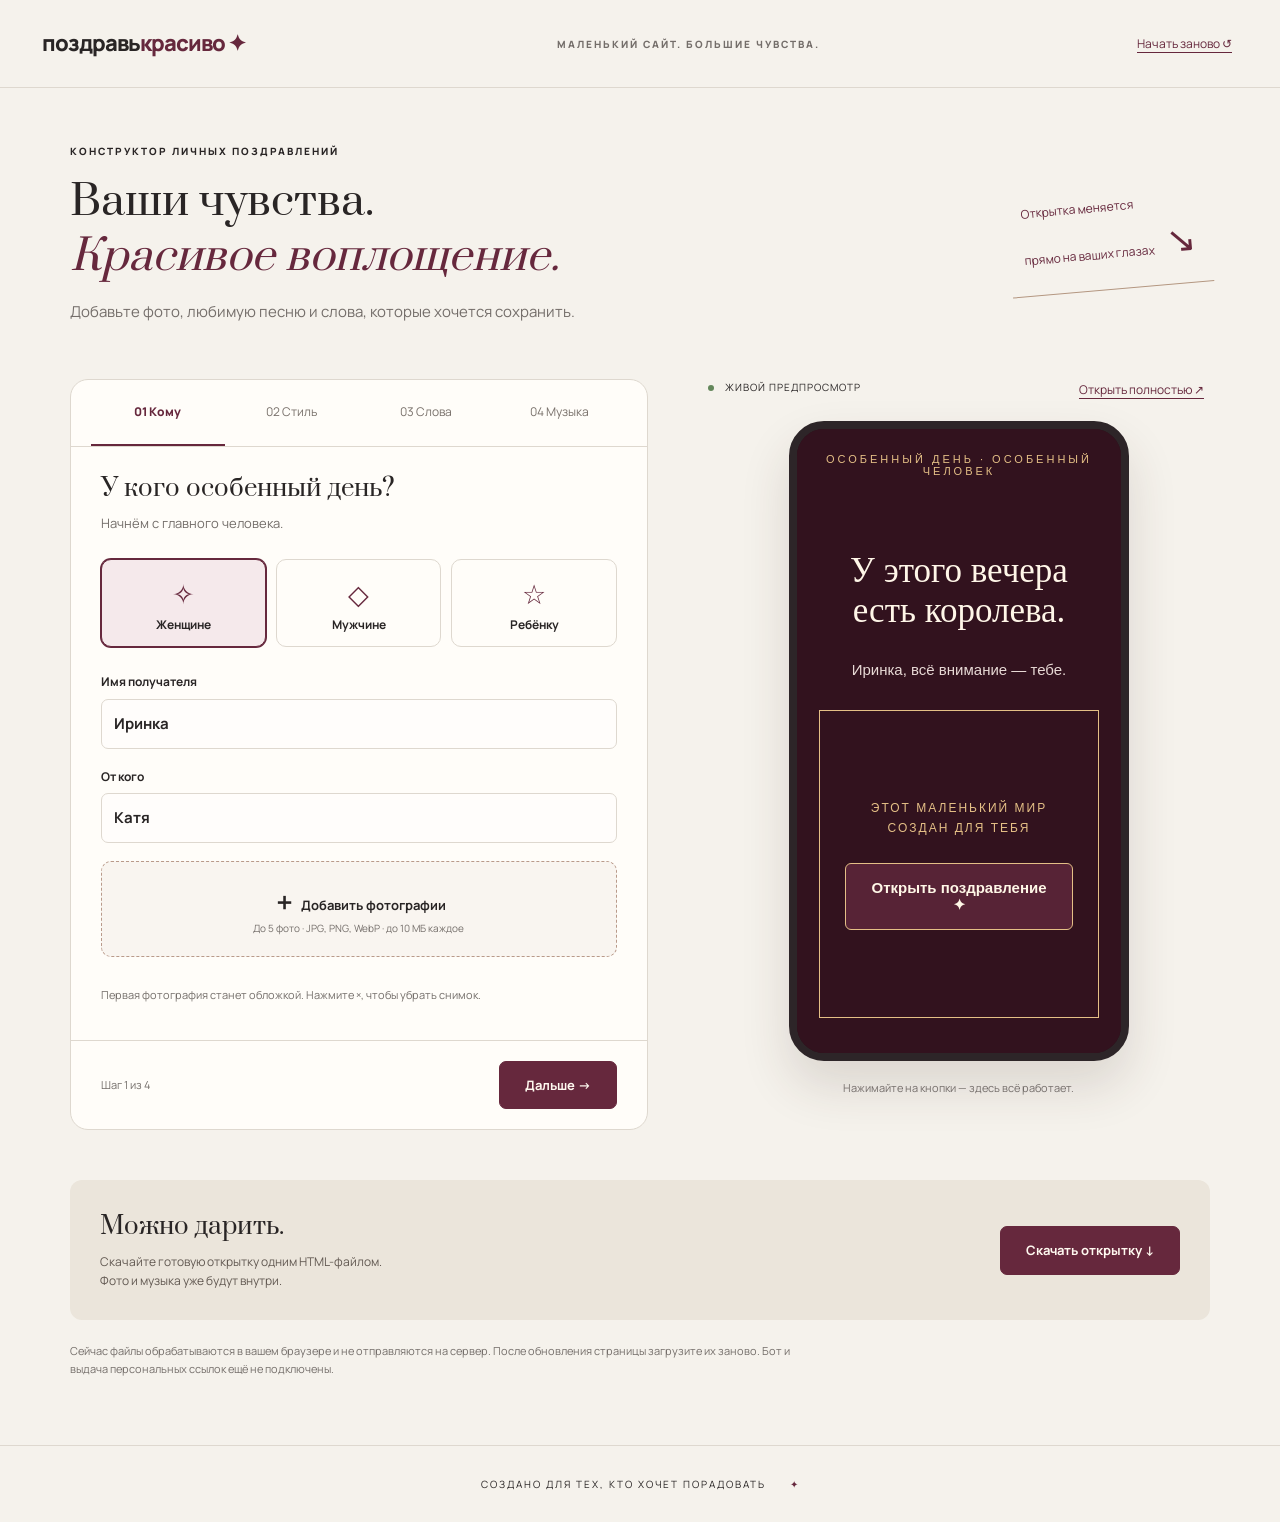
==== constructor/index.html @ e89974c1 "Add standalone greeting constructor under /constructor" ====
<!doctype html><html lang="ru"><head><meta charset="UTF-8"><meta name="viewport" content="width=device-width,initial-scale=1"><meta name="theme-color" content="#f5f2ec"><title>Поздравь красиво — ваша личная открытка</title><link rel="stylesheet" href="style.css"></head><body><header><a class="brand" href="./">поздравь<span>красиво ✦</span></a><span class="edition">МАЛЕНЬКИЙ САЙТ. БОЛЬШИЕ ЧУВСТВА.</span><button id="reset" class="quiet">Начать заново ↺</button></header><main><div class="heading"><div><p class="eyebrow">КОНСТРУКТОР ЛИЧНЫХ ПОЗДРАВЛЕНИЙ</p><h1>Ваши чувства.<br><em>Красивое воплощение.</em></h1><p class="intro">Добавьте фото, любимую песню и слова, которые хочется сохранить.</p></div><div class="note">Открытка меняется<br>прямо на ваших глазах <span>↘</span></div></div><div class="workspace"><section class="editor"><nav aria-label="Этапы"><button class="tab active" data-step="0">01 Кому</button><button class="tab" data-step="1">02 Стиль</button><button class="tab" data-step="2">03 Слова</button><button class="tab" data-step="3">04 Музыка</button></nav><div class="panel" data-panel="0"><h2>У кого особенный день?</h2><p class="muted">Начнём с главного человека.</p><div class="recipients"><button class="recipient active" data-kind="woman">✧<b>Женщине</b></button><button class="recipient" data-kind="man">◇<b>Мужчине</b></button><button class="recipient" data-kind="child">☆<b>Ребёнку</b></button></div><label>Имя получателя<input id="name" maxlength="40" placeholder="Например, Иринка" value="Иринка"></label><label id="ageLabel" hidden>Сколько исполняется лет?<input id="age" type="number" min="1" max="120" placeholder="Например, 7"></label><label>От кого<input id="sender" maxlength="60" placeholder="Ваше имя" value="Катя"></label><label class="upload">＋ <strong>Добавить фотографии</strong><span>До 5 фото · JPG, PNG, WebP · до 10 МБ каждое</span><input id="photos" type="file" accept="image/jpeg,image/png,image/webp" multiple></label><div id="thumbs" class="thumbs"></div><p class="small">Первая фотография станет обложкой. Нажмите ×, чтобы убрать снимок.</p></div><div class="panel" data-panel="1" hidden><h2>Какое настроение?</h2><p class="muted">Три палитры, один особенный человек.</p><div class="palettes"><button data-theme="wine" class="palette active"><i style="background:#571d31"></i><b>Бургундия</b><span>Бархат, золото, характер</span></button><button data-theme="night" class="palette"><i style="background:#193d50"></i><b>Полночь</b><span>Глубокий синий и серебро</span></button><button data-theme="party" class="palette"><i style="background:#6143ad"></i><b>Праздник</b><span>Сирень, солнце, конфетти</span></button></div><label class="toggle"><input id="flashes" type="checkbox" checked> Вспышки камер при открытии</label><label class="toggle"><input id="confettiToggle" type="checkbox" checked> Конфетти и праздничная свеча</label><p class="small">Открытка подстраивается под экран телефона и компьютера.</p></div><div class="panel" data-panel="2" hidden><h2>Самое важное — ваши слова</h2><label>Поздравление<select id="preset"><option value="warm">Тёплое и душевное</option><option value="bold">С характером</option><option value="short">Коротко и от сердца</option><option value="own">Напишу своё</option></select></label><label>Текст поздравления<textarea id="message" rows="8" maxlength="4000"></textarea></label><p class="small">Текст можно менять в любом варианте.</p></div><div class="panel" data-panel="3" hidden><h2>Та самая песня</h2><p class="muted">Загрузите свою музыку. Она заиграет после нажатия «Открыть поздравление».</p><label class="upload">♫ <strong>Выбрать аудиофайл</strong><span>MP3, M4A, WAV, OGG · до 20 МБ</span><input id="music" type="file" accept="audio/*,.mp3,.m4a,.wav,.ogg"></label><div id="audioSettings" hidden><p id="audioName"></p><audio id="audioCheck" controls preload="metadata"></audio><label>Начать с секунды<input id="start" type="number" min="0" step="1" value="0"></label><p class="small">Например, 42 — чтобы начать с припева.</p><label class="toggle"><input id="fade" type="checkbox" checked> Плавное нарастание громкости</label><button id="listen" class="quiet">Послушать с выбранного момента ▶</button><button id="removeMusic" class="quiet">Убрать музыку ×</button></div><p class="small">Выбирайте файл, который можете использовать. Громкость на iPhone может регулироваться только кнопками телефона.</p></div><div class="editor-footer"><span id="stepText">Шаг 1 из 4</span><button id="next" class="primary">Дальше →</button></div><p id="status" role="status" aria-live="polite"></p></section><section class="preview-area"><div class="preview-label"><span><i></i> ЖИВОЙ ПРЕДПРОСМОТР</span><button id="preview" class="quiet">Открыть полностью ↗</button></div><div class="phone"><iframe id="frame" title="Предпросмотр поздравления" sandbox="allow-scripts allow-same-origin"></iframe></div><p class="preview-caption">Нажимайте на кнопки — здесь всё работает.</p></section></div><section class="finish"><div><h2>Можно дарить.</h2><p>Скачайте готовую открытку одним HTML-файлом.<br>Фото и музыка уже будут внутри.</p></div><button id="download" class="primary">Скачать открытку ↓</button></section><p class="privacy">Сейчас файлы обрабатываются в вашем браузере и не отправляются на сервер. После обновления страницы загрузите их заново. Бот и выдача персональных ссылок ещё не подключены.</p></main><footer>СОЗДАНО ДЛЯ ТЕХ, КТО ХОЧЕТ ПОРАДОВАТЬ <span>✦</span></footer><script src="app.js"></script></body></html>
---- constructor/style.css ----
@import url('https://fonts.googleapis.com/css2?family=Manrope:wght@400;500;600;700;800&family=Prata&display=swap');
:root{--ink:#292525;--wine:#66283d;--muted:#746e6a;--line:#ded8cf}*{box-sizing:border-box}body{margin:0;color:var(--ink);background:#f5f2ec;font:15px/1.6 Manrope,Arial,sans-serif}button,input,textarea,select{font:inherit}button{cursor:pointer}button:focus-visible,a:focus-visible,input:focus-visible,select:focus-visible,textarea:focus-visible{outline:3px solid #a9743f;outline-offset:3px}header{max-width:1280px;margin:auto;padding:26px 42px;border-bottom:1px solid var(--line);display:flex;align-items:center;justify-content:space-between;gap:20px}.brand{text-decoration:none;font-size:22px;letter-spacing:-1px;color:var(--ink);font-weight:800}.brand span{color:var(--wine)}.edition,.eyebrow{font-size:10px;letter-spacing:2px;font-weight:800}.edition{color:var(--muted)}main{max-width:1200px;margin:auto;padding:45px 30px}.heading{display:flex;justify-content:space-between;align-items:center;margin-bottom:40px}h1{font:42px/1.3 Prata,Georgia,serif;margin:16px 0}h1 em{font-weight:400;color:var(--wine)}.intro,.muted{color:var(--muted)}.note{font-size:12px;transform:rotate(-5deg);color:var(--wine);border-bottom:1px solid #b49781;padding:15px}.note span{font-size:36px;margin-left:10px}.workspace{display:grid;grid-template-columns:1.15fr 1fr;gap:60px;align-items:start}.editor{background:#fffdf9;border:1px solid var(--line);border-radius:18px;overflow:hidden}nav{display:flex;border-bottom:1px solid var(--line);padding:0 20px}.tab{background:none;border:0;color:#79716b;padding:22px 10px;flex:1;font-size:12px;border-bottom:2px solid transparent}.tab.active{color:var(--wine);font-weight:800;border-color:var(--wine)}.panel{padding:25px 30px;min-height:440px}h2{font:24px/1.4 Prata,Georgia,serif;margin:0 0 8px}.muted{font-size:13px;margin-top:0}.recipients{display:flex;gap:10px;margin:25px 0}.recipient{flex:1;border:1px solid var(--line);border-radius:10px;background:transparent;font-size:27px;padding:12px;color:var(--wine)}.recipient b{display:block;font-size:12px;color:var(--ink)}.recipient.active{border-color:var(--wine);background:#f5e9eb;box-shadow:0 0 0 1px var(--wine)}label{display:block;font-size:12px;font-weight:700;margin:18px 0}input:not([type=checkbox]):not([type=file]),textarea,select{display:block;width:100%;padding:12px;border:1px solid var(--line);border-radius:7px;background:#fffdfb;margin-top:7px;color:var(--ink);font-size:15px}textarea{resize:vertical}.upload{border:1px dashed #b99a8a;border-radius:10px;text-align:center;padding:20px;background:#f9f5f0;cursor:pointer;font-size:24px;position:relative}.upload strong{font-size:13px}.upload span{display:block;font-size:10px;color:var(--muted);font-weight:400}.upload input{position:absolute;inset:0;opacity:0;width:100%;cursor:pointer}.thumbs{display:flex;gap:8px;flex-wrap:wrap}.thumb{position:relative}.thumb img{width:60px;height:70px;object-fit:cover;border-radius:6px}.thumb button{position:absolute;right:-3px;top:-8px;border:0;border-radius:50%;background:var(--wine);color:white;width:23px;height:23px}.small{font-size:11px;color:var(--muted)}.editor-footer{border-top:1px solid var(--line);padding:20px 30px;display:flex;align-items:center;justify-content:space-between}.editor-footer span{font-size:11px;color:var(--muted)}.primary{background:var(--wine);color:#fff9f0;border:1px solid var(--wine);border-radius:7px;padding:13px 25px;font-size:13px;font-weight:700}.primary:hover{background:#822d49}.quiet{border:0;background:transparent;color:var(--wine);font-size:12px;text-decoration:underline;text-underline-offset:4px}.preview-label{display:flex;justify-content:space-between;margin:0 0 20px;gap:8px;font-size:10px;letter-spacing:1px}.preview-label i{display:inline-block;width:6px;height:6px;background:#63875b;border-radius:50%;margin-right:8px}.phone{height:640px;width:340px;max-width:100%;margin:auto;background:#20181b;border:8px solid #2d2528;border-radius:35px;box-shadow:0 25px 50px #402d2524;overflow:hidden}.phone iframe{width:100%;height:100%;border:0;background:#32121d}.preview-caption{text-align:center;font-size:11px;color:var(--muted);margin-top:18px}.palettes{display:grid;gap:10px;margin:24px 0}.palette{border:1px solid var(--line);border-radius:8px;background:transparent;display:grid;grid-template-columns:35px 1fr;text-align:left;padding:15px;column-gap:12px;align-items:center}.palette i{width:32px;height:32px;border-radius:50%;grid-row:span 2}.palette b{font-size:13px}.palette span{font-size:11px;color:var(--muted)}.palette.active{border-color:var(--wine);background:#f7edef}.toggle{display:flex;align-items:center;gap:10px;font-weight:500;font-size:13px}.toggle input{accent-color:var(--wine);width:17px;height:17px}audio{width:100%}#status{font-size:12px;color:var(--wine);padding:0 30px}#status:empty{display:none}.finish{display:flex;align-items:center;justify-content:space-between;gap:20px;background:#ebe5db;border-radius:12px;padding:30px;margin-top:50px}.finish p{font-size:12px;color:#625952;margin:7px 0 0}.privacy{max-width:750px;font-size:11px;color:var(--muted);margin:22px 0}footer{text-align:center;padding:30px;font-size:10px;letter-spacing:2px;border-top:1px solid var(--line)}footer span{color:var(--wine);margin-left:20px}[hidden]{display:none!important}@media(max-width:800px){header{padding:18px 20px}.edition{display:none}main{padding:25px 18px}.heading{margin-bottom:25px}h1{font-size:30px}.note{display:none}.workspace{grid-template-columns:1fr;gap:30px}.preview-area{order:2}.panel{padding:22px;min-height:350px}nav{padding:0 8px}.tab{padding:18px 3px}.finish{padding:24px;align-items:stretch;flex-direction:column}.phone{height:580px}.intro{font-size:13px}h2{font-size:21px}}
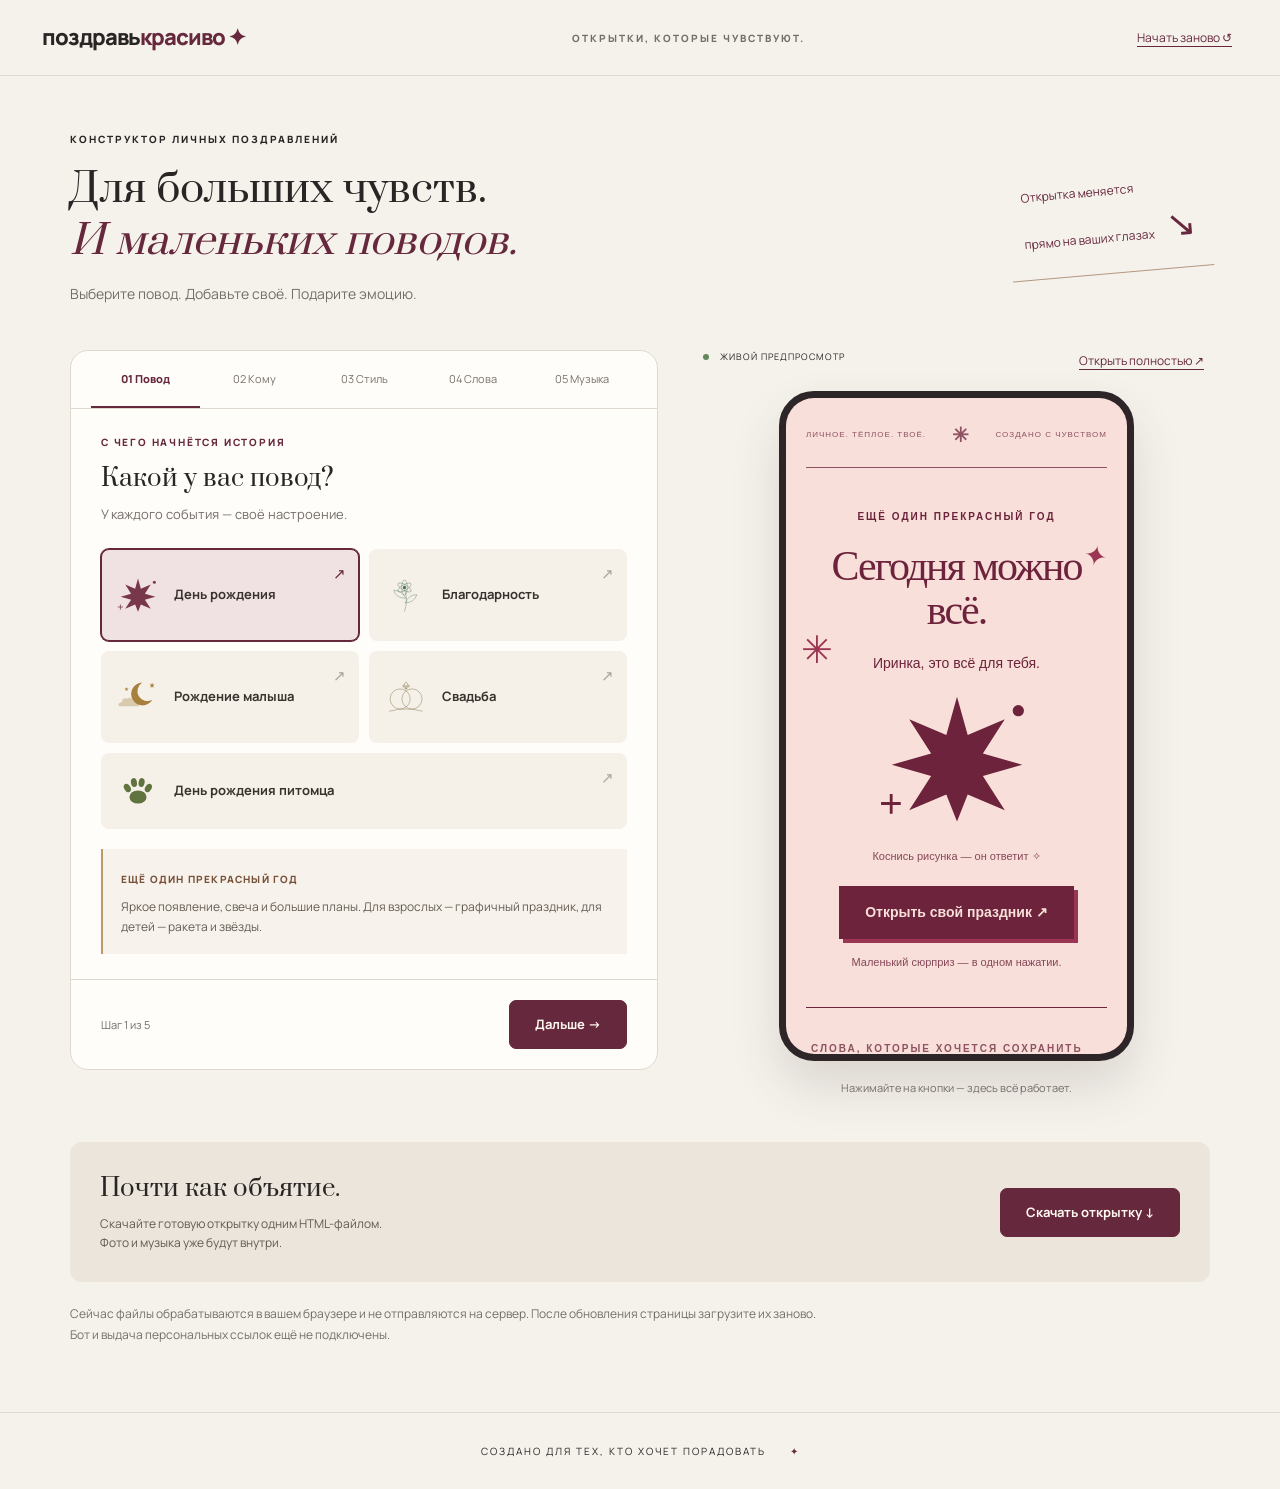
==== commit f93fe18b: "Add five occasions with distinct palettes, artwork and interactive surprises" ====
--- a/constructor/index.html
+++ b/constructor/index.html
@@ -1 +1 @@
-<!doctype html><html lang="ru"><head><meta charset="UTF-8"><meta name="viewport" content="width=device-width,initial-scale=1"><meta name="theme-color" content="#f5f2ec"><title>Поздравь красиво — ваша личная открытка</title><link rel="stylesheet" href="style.css"></head><body><header><a class="brand" href="./">поздравь<span>красиво ✦</span></a><span class="edition">МАЛЕНЬКИЙ САЙТ. БОЛЬШИЕ ЧУВСТВА.</span><button id="reset" class="quiet">Начать заново ↺</button></header><main><div class="heading"><div><p class="eyebrow">КОНСТРУКТОР ЛИЧНЫХ ПОЗДРАВЛЕНИЙ</p><h1>Ваши чувства.<br><em>Красивое воплощение.</em></h1><p class="intro">Добавьте фото, любимую песню и слова, которые хочется сохранить.</p></div><div class="note">Открытка меняется<br>прямо на ваших глазах <span>↘</span></div></div><div class="workspace"><section class="editor"><nav aria-label="Этапы"><button class="tab active" data-step="0">01 Кому</button><button class="tab" data-step="1">02 Стиль</button><button class="tab" data-step="2">03 Слова</button><button class="tab" data-step="3">04 Музыка</button></nav><div class="panel" data-panel="0"><h2>У кого особенный день?</h2><p class="muted">Начнём с главного человека.</p><div class="recipients"><button class="recipient active" data-kind="woman">✧<b>Женщине</b></button><button class="recipient" data-kind="man">◇<b>Мужчине</b></button><button class="recipient" data-kind="child">☆<b>Ребёнку</b></button></div><label>Имя получателя<input id="name" maxlength="40" placeholder="Например, Иринка" value="Иринка"></label><label id="ageLabel" hidden>Сколько исполняется лет?<input id="age" type="number" min="1" max="120" placeholder="Например, 7"></label><label>От кого<input id="sender" maxlength="60" placeholder="Ваше имя" value="Катя"></label><label class="upload">＋ <strong>Добавить фотографии</strong><span>До 5 фото · JPG, PNG, WebP · до 10 МБ каждое</span><input id="photos" type="file" accept="image/jpeg,image/png,image/webp" multiple></label><div id="thumbs" class="thumbs"></div><p class="small">Первая фотография станет обложкой. Нажмите ×, чтобы убрать снимок.</p></div><div class="panel" data-panel="1" hidden><h2>Какое настроение?</h2><p class="muted">Три палитры, один особенный человек.</p><div class="palettes"><button data-theme="wine" class="palette active"><i style="background:#571d31"></i><b>Бургундия</b><span>Бархат, золото, характер</span></button><button data-theme="night" class="palette"><i style="background:#193d50"></i><b>Полночь</b><span>Глубокий синий и серебро</span></button><button data-theme="party" class="palette"><i style="background:#6143ad"></i><b>Праздник</b><span>Сирень, солнце, конфетти</span></button></div><label class="toggle"><input id="flashes" type="checkbox" checked> Вспышки камер при открытии</label><label class="toggle"><input id="confettiToggle" type="checkbox" checked> Конфетти и праздничная свеча</label><p class="small">Открытка подстраивается под экран телефона и компьютера.</p></div><div class="panel" data-panel="2" hidden><h2>Самое важное — ваши слова</h2><label>Поздравление<select id="preset"><option value="warm">Тёплое и душевное</option><option value="bold">С характером</option><option value="short">Коротко и от сердца</option><option value="own">Напишу своё</option></select></label><label>Текст поздравления<textarea id="message" rows="8" maxlength="4000"></textarea></label><p class="small">Текст можно менять в любом варианте.</p></div><div class="panel" data-panel="3" hidden><h2>Та самая песня</h2><p class="muted">Загрузите свою музыку. Она заиграет после нажатия «Открыть поздравление».</p><label class="upload">♫ <strong>Выбрать аудиофайл</strong><span>MP3, M4A, WAV, OGG · до 20 МБ</span><input id="music" type="file" accept="audio/*,.mp3,.m4a,.wav,.ogg"></label><div id="audioSettings" hidden><p id="audioName"></p><audio id="audioCheck" controls preload="metadata"></audio><label>Начать с секунды<input id="start" type="number" min="0" step="1" value="0"></label><p class="small">Например, 42 — чтобы начать с припева.</p><label class="toggle"><input id="fade" type="checkbox" checked> Плавное нарастание громкости</label><button id="listen" class="quiet">Послушать с выбранного момента ▶</button><button id="removeMusic" class="quiet">Убрать музыку ×</button></div><p class="small">Выбирайте файл, который можете использовать. Громкость на iPhone может регулироваться только кнопками телефона.</p></div><div class="editor-footer"><span id="stepText">Шаг 1 из 4</span><button id="next" class="primary">Дальше →</button></div><p id="status" role="status" aria-live="polite"></p></section><section class="preview-area"><div class="preview-label"><span><i></i> ЖИВОЙ ПРЕДПРОСМОТР</span><button id="preview" class="quiet">Открыть полностью ↗</button></div><div class="phone"><iframe id="frame" title="Предпросмотр поздравления" sandbox="allow-scripts allow-same-origin"></iframe></div><p class="preview-caption">Нажимайте на кнопки — здесь всё работает.</p></section></div><section class="finish"><div><h2>Можно дарить.</h2><p>Скачайте готовую открытку одним HTML-файлом.<br>Фото и музыка уже будут внутри.</p></div><button id="download" class="primary">Скачать открытку ↓</button></section><p class="privacy">Сейчас файлы обрабатываются в вашем браузере и не отправляются на сервер. После обновления страницы загрузите их заново. Бот и выдача персональных ссылок ещё не подключены.</p></main><footer>СОЗДАНО ДЛЯ ТЕХ, КТО ХОЧЕТ ПОРАДОВАТЬ <span>✦</span></footer><script src="app.js"></script></body></html>
+<!doctype html><html lang="ru"><head><meta charset="UTF-8"><meta name="viewport" content="width=device-width,initial-scale=1"><meta name="theme-color" content="#f5f2ec"><title>Поздравь красиво — ваша личная открытка</title><link rel="stylesheet" href="style.css?v=2"></head><body><header><a class="brand" href="./">поздравь<span>красиво ✦</span></a><span class="edition">ОТКРЫТКИ, КОТОРЫЕ ЧУВСТВУЮТ.</span><button id="reset" class="quiet">Начать заново ↺</button></header><main><div class="heading"><div><p class="eyebrow">КОНСТРУКТОР ЛИЧНЫХ ПОЗДРАВЛЕНИЙ</p><h1>Для больших чувств.<br><em>И маленьких поводов.</em></h1><p class="intro">Выберите повод. Добавьте своё. Подарите эмоцию.</p></div><div class="note">Открытка меняется<br>прямо на ваших глазах <span>↘</span></div></div><div class="workspace"><section class="editor"><nav aria-label="Этапы"><button class="tab active" data-step="0">01 Повод</button><button class="tab" data-step="1">02 Кому</button><button class="tab" data-step="2">03 Стиль</button><button class="tab" data-step="3">04 Слова</button><button class="tab" data-step="4">05 Музыка</button></nav><div class="panel" data-panel="0"><p class="panel-kicker">С ЧЕГО НАЧНЁТСЯ ИСТОРИЯ</p><h2>Какой у вас повод?</h2><p class="muted">У каждого события — своё настроение.</p><div id="occasions" class="occasions"></div><div class="occasion-note"><span id="occasionTag"></span><p id="occasionDescription"></p></div></div><div class="panel" data-panel="1" hidden><h2>Кому подарим эмоцию?</h2><p class="muted">Начнём с главного человека.</p><div class="recipients" id="recipients"><button class="recipient active" data-kind="woman">✧<b>Женщине</b></button><button class="recipient" data-kind="man">◇<b>Мужчине</b></button><button class="recipient" data-kind="child">☆<b>Ребёнку</b></button></div><label><span id="nameLabel">Имя получателя</span><input id="name" maxlength="40" placeholder="Например, Иринка" value="Иринка"></label><label id="ageLabel" hidden>Сколько исполняется лет?<input id="age" type="number" min="1" max="120" placeholder="Например, 7"></label><label>От кого<input id="sender" maxlength="60" placeholder="Ваше имя" value="Катя"></label><label class="upload">＋ <strong>Добавить фотографии</strong><span>До 5 фото · JPG, PNG, WebP · до 10 МБ каждое</span><input id="photos" type="file" accept="image/jpeg,image/png,image/webp" multiple></label><div id="thumbs" class="thumbs"></div><p class="small">Первая фотография станет обложкой. Нажмите ×, чтобы убрать снимок.</p></div><div class="panel" data-panel="2" hidden><h2>Какое настроение?</h2><p class="muted">Три палитры для вашего повода.</p><div class="palettes" id="palettes"></div><label class="toggle"><input id="flashes" type="checkbox" checked> Вспышки камер при открытии</label><label class="toggle"><input id="confettiToggle" type="checkbox" checked> Праздничные эффекты при нажатии</label><p class="small">Открытка подстраивается под экран телефона и компьютера.</p></div><div class="panel" data-panel="3" hidden><h2>Самое важное — ваши слова</h2><label>Поздравление<select id="preset"><option value="warm">Тёплое и душевное</option><option value="bold">С характером</option><option value="short">Коротко и от сердца</option><option value="own">Напишу своё</option></select></label><label>Текст поздравления<textarea id="message" rows="8" maxlength="4000"></textarea></label><p class="small">Текст можно менять в любом варианте.</p></div><div class="panel" data-panel="4" hidden><h2>Та самая песня</h2><p class="muted">Загрузите свою музыку. Она заиграет после нажатия «Открыть поздравление».</p><label class="upload">♫ <strong>Выбрать аудиофайл</strong><span>MP3, M4A, WAV, OGG · до 20 МБ</span><input id="music" type="file" accept="audio/*,.mp3,.m4a,.wav,.ogg"></label><div id="audioSettings" hidden><p id="audioName"></p><audio id="audioCheck" controls preload="metadata"></audio><label>Начать с секунды<input id="start" type="number" min="0" step="1" value="0"></label><p class="small">Например, 42 — чтобы начать с припева.</p><label class="toggle"><input id="fade" type="checkbox" checked> Плавное нарастание громкости</label><button id="listen" class="quiet">Послушать с выбранного момента ▶</button><button id="removeMusic" class="quiet">Убрать музыку ×</button></div><p class="small">Выбирайте файл, который можете использовать. Громкость на iPhone может регулироваться только кнопками телефона.</p></div><div class="editor-footer"><span id="stepText">Шаг 1 из 5</span><button id="next" class="primary">Дальше →</button></div><p id="status" role="status" aria-live="polite"></p></section><section class="preview-area"><div class="preview-label"><span><i></i> ЖИВОЙ ПРЕДПРОСМОТР</span><button id="preview" class="quiet">Открыть полностью ↗</button></div><div class="phone"><iframe id="frame" title="Предпросмотр поздравления" sandbox="allow-scripts allow-same-origin"></iframe></div><p class="preview-caption">Нажимайте на кнопки — здесь всё работает.</p></section></div><section class="finish"><div><h2>Почти как объятие.</h2><p>Скачайте готовую открытку одним HTML-файлом.<br>Фото и музыка уже будут внутри.</p></div><button id="download" class="primary">Скачать открытку ↓</button></section><p class="privacy">Сейчас файлы обрабатываются в вашем браузере и не отправляются на сервер. После обновления страницы загрузите их заново. Бот и выдача персональных ссылок ещё не подключены.</p></main><footer>СОЗДАНО ДЛЯ ТЕХ, КТО ХОЧЕТ ПОРАДОВАТЬ <span>✦</span></footer><script src="app.js?v=2"></script></body></html>
--- a/constructor/style.css
+++ b/constructor/style.css
@@ -1,2 +1,5 @@
 @import url('https://fonts.googleapis.com/css2?family=Manrope:wght@400;500;600;700;800&family=Prata&display=swap');
 :root{--ink:#292525;--wine:#66283d;--muted:#746e6a;--line:#ded8cf}*{box-sizing:border-box}body{margin:0;color:var(--ink);background:#f5f2ec;font:15px/1.6 Manrope,Arial,sans-serif}button,input,textarea,select{font:inherit}button{cursor:pointer}button:focus-visible,a:focus-visible,input:focus-visible,select:focus-visible,textarea:focus-visible{outline:3px solid #a9743f;outline-offset:3px}header{max-width:1280px;margin:auto;padding:26px 42px;border-bottom:1px solid var(--line);display:flex;align-items:center;justify-content:space-between;gap:20px}.brand{text-decoration:none;font-size:22px;letter-spacing:-1px;color:var(--ink);font-weight:800}.brand span{color:var(--wine)}.edition,.eyebrow{font-size:10px;letter-spacing:2px;font-weight:800}.edition{color:var(--muted)}main{max-width:1200px;margin:auto;padding:45px 30px}.heading{display:flex;justify-content:space-between;align-items:center;margin-bottom:40px}h1{font:42px/1.3 Prata,Georgia,serif;margin:16px 0}h1 em{font-weight:400;color:var(--wine)}.intro,.muted{color:var(--muted)}.note{font-size:12px;transform:rotate(-5deg);color:var(--wine);border-bottom:1px solid #b49781;padding:15px}.note span{font-size:36px;margin-left:10px}.workspace{display:grid;grid-template-columns:1.15fr 1fr;gap:60px;align-items:start}.editor{background:#fffdf9;border:1px solid var(--line);border-radius:18px;overflow:hidden}nav{display:flex;border-bottom:1px solid var(--line);padding:0 20px}.tab{background:none;border:0;color:#79716b;padding:22px 10px;flex:1;font-size:12px;border-bottom:2px solid transparent}.tab.active{color:var(--wine);font-weight:800;border-color:var(--wine)}.panel{padding:25px 30px;min-height:440px}h2{font:24px/1.4 Prata,Georgia,serif;margin:0 0 8px}.muted{font-size:13px;margin-top:0}.recipients{display:flex;gap:10px;margin:25px 0}.recipient{flex:1;border:1px solid var(--line);border-radius:10px;background:transparent;font-size:27px;padding:12px;color:var(--wine)}.recipient b{display:block;font-size:12px;color:var(--ink)}.recipient.active{border-color:var(--wine);background:#f5e9eb;box-shadow:0 0 0 1px var(--wine)}label{display:block;font-size:12px;font-weight:700;margin:18px 0}input:not([type=checkbox]):not([type=file]),textarea,select{display:block;width:100%;padding:12px;border:1px solid var(--line);border-radius:7px;background:#fffdfb;margin-top:7px;color:var(--ink);font-size:15px}textarea{resize:vertical}.upload{border:1px dashed #b99a8a;border-radius:10px;text-align:center;padding:20px;background:#f9f5f0;cursor:pointer;font-size:24px;position:relative}.upload strong{font-size:13px}.upload span{display:block;font-size:10px;color:var(--muted);font-weight:400}.upload input{position:absolute;inset:0;opacity:0;width:100%;cursor:pointer}.thumbs{display:flex;gap:8px;flex-wrap:wrap}.thumb{position:relative}.thumb img{width:60px;height:70px;object-fit:cover;border-radius:6px}.thumb button{position:absolute;right:-3px;top:-8px;border:0;border-radius:50%;background:var(--wine);color:white;width:23px;height:23px}.small{font-size:11px;color:var(--muted)}.editor-footer{border-top:1px solid var(--line);padding:20px 30px;display:flex;align-items:center;justify-content:space-between}.editor-footer span{font-size:11px;color:var(--muted)}.primary{background:var(--wine);color:#fff9f0;border:1px solid var(--wine);border-radius:7px;padding:13px 25px;font-size:13px;font-weight:700}.primary:hover{background:#822d49}.quiet{border:0;background:transparent;color:var(--wine);font-size:12px;text-decoration:underline;text-underline-offset:4px}.preview-label{display:flex;justify-content:space-between;margin:0 0 20px;gap:8px;font-size:10px;letter-spacing:1px}.preview-label i{display:inline-block;width:6px;height:6px;background:#63875b;border-radius:50%;margin-right:8px}.phone{height:640px;width:340px;max-width:100%;margin:auto;background:#20181b;border:8px solid #2d2528;border-radius:35px;box-shadow:0 25px 50px #402d2524;overflow:hidden}.phone iframe{width:100%;height:100%;border:0;background:#32121d}.preview-caption{text-align:center;font-size:11px;color:var(--muted);margin-top:18px}.palettes{display:grid;gap:10px;margin:24px 0}.palette{border:1px solid var(--line);border-radius:8px;background:transparent;display:grid;grid-template-columns:35px 1fr;text-align:left;padding:15px;column-gap:12px;align-items:center}.palette i{width:32px;height:32px;border-radius:50%;grid-row:span 2}.palette b{font-size:13px}.palette span{font-size:11px;color:var(--muted)}.palette.active{border-color:var(--wine);background:#f7edef}.toggle{display:flex;align-items:center;gap:10px;font-weight:500;font-size:13px}.toggle input{accent-color:var(--wine);width:17px;height:17px}audio{width:100%}#status{font-size:12px;color:var(--wine);padding:0 30px}#status:empty{display:none}.finish{display:flex;align-items:center;justify-content:space-between;gap:20px;background:#ebe5db;border-radius:12px;padding:30px;margin-top:50px}.finish p{font-size:12px;color:#625952;margin:7px 0 0}.privacy{max-width:750px;font-size:11px;color:var(--muted);margin:22px 0}footer{text-align:center;padding:30px;font-size:10px;letter-spacing:2px;border-top:1px solid var(--line)}footer span{color:var(--wine);margin-left:20px}[hidden]{display:none!important}@media(max-width:800px){header{padding:18px 20px}.edition{display:none}main{padding:25px 18px}.heading{margin-bottom:25px}h1{font-size:30px}.note{display:none}.workspace{grid-template-columns:1fr;gap:30px}.preview-area{order:2}.panel{padding:22px;min-height:350px}nav{padding:0 8px}.tab{padding:18px 3px}.finish{padding:24px;align-items:stretch;flex-direction:column}.phone{height:580px}.intro{font-size:13px}h2{font-size:21px}}
+/* Occasion studio */
+header{padding-top:20px;padding-bottom:20px}.heading{margin-bottom:30px}h1{font-size:40px}.intro{font-size:14px}.workspace{gap:45px;grid-template-columns:1.16fr 1fr}.panel{min-height:490px}.panel-kicker{font-size:9px;letter-spacing:1.8px;color:var(--wine);font-weight:800;margin-top:0;margin-bottom:12px}.occasions{display:grid;grid-template-columns:1fr 1fr;gap:10px;margin-top:24px}.occasion{position:relative;display:flex;align-items:center;gap:12px;background:#f5f1e9;border:1px solid transparent;min-height:92px;padding:12px;border-radius:8px;text-align:left;color:#39332e;transition:background .2s,transform .2s,box-shadow .2s}.occasion:last-child{grid-column:1/-1;min-height:76px}.occasion:hover{transform:translateY(-2px);background:#eee6db}.occasion.active{border-color:var(--wine);background:#f0e1e3;box-shadow:0 0 0 1px var(--wine)}.occasion-icon{display:block;width:48px;min-width:48px;height:50px;color:#78374a}.occasion-icon svg{width:100%;height:100%}.occasion[data-occasion=thanks] .occasion-icon{color:#426b51}.occasion[data-occasion=baby] .occasion-icon{color:#a8803e}.occasion[data-occasion=wedding] .occasion-icon{color:#847349}.occasion[data-occasion=pet] .occasion-icon{color:#61733e}.occasion-name{font-size:12px;line-height:1.4;font-weight:700}.check{margin-left:auto;align-self:flex-start;font-size:15px;opacity:.4}.occasion.active .check{opacity:1;color:var(--wine)}.occasion-note{margin-top:20px;padding:17px 18px;background:#f7f3ec;border-left:2px solid #bb9a68}.occasion-note span{font-size:9px;letter-spacing:1.2px;font-weight:800;color:#775138}.occasion-note p{font-size:12px;color:#655c53;line-height:1.7;margin:7px 0 0}.tab{padding:19px 3px;font-size:11px;white-space:nowrap}.phone{width:355px;height:670px;border-width:7px}.preview-label{font-size:9px}.finish{margin-top:35px}.palette{transition:background .2s,transform .2s}.palette:hover{transform:translateX(3px)}.palette i{box-shadow:inset 0 0 0 5px #ffffff50}.recipient{transition:background .2s,transform .2s}.recipient:active{transform:scale(.96)}@media(max-width:800px){.workspace{grid-template-columns:1fr;gap:30px}h1{font-size:32px}.panel{padding:22px;min-height:460px}.phone{height:600px;width:355px}.occasion{min-height:87px}.heading{margin-bottom:24px}nav{padding:0 10px}.tab{padding:17px 2px;font-size:10px}.preview-area{border-top:1px solid var(--line);padding-top:25px}.note{display:none}}@media(max-width:370px){.panel{padding:18px}.occasions{gap:8px}.occasion{gap:7px;padding:9px}.occasion-icon{width:35px;min-width:35px}.occasion-name{font-size:11px}}@media(prefers-reduced-motion:reduce){*{transition:none!important;animation:none!important}}
+.occasion-name{font-size:13px}.small{font-size:12px;line-height:1.7}.panel-kicker{font-size:10px}.occasion-note span{font-size:10px}.privacy{font-size:12px;line-height:1.7}
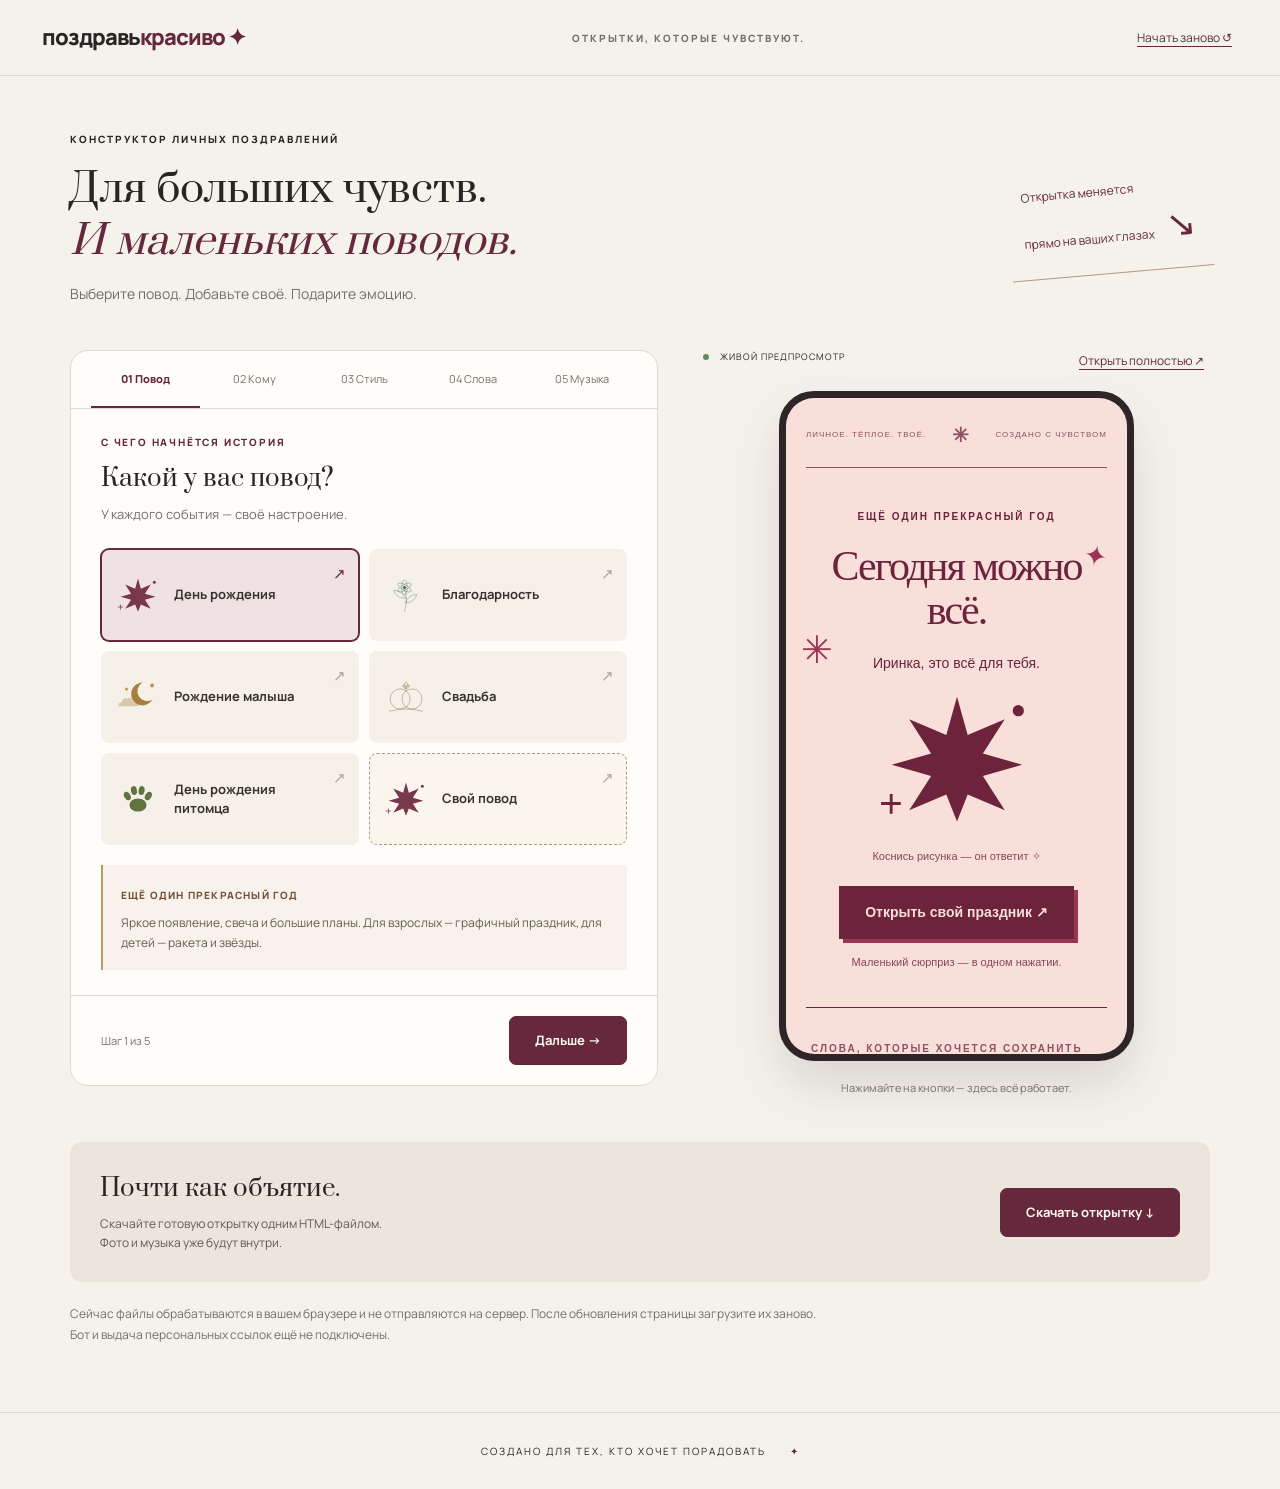
==== commit 68d794ff: "Allow custom occasion names and personalized card headings" ====
--- a/constructor/index.html
+++ b/constructor/index.html
@@ -1 +1 @@
-<!doctype html><html lang="ru"><head><meta charset="UTF-8"><meta name="viewport" content="width=device-width,initial-scale=1"><meta name="theme-color" content="#f5f2ec"><title>Поздравь красиво — ваша личная открытка</title><link rel="stylesheet" href="style.css?v=2"></head><body><header><a class="brand" href="./">поздравь<span>красиво ✦</span></a><span class="edition">ОТКРЫТКИ, КОТОРЫЕ ЧУВСТВУЮТ.</span><button id="reset" class="quiet">Начать заново ↺</button></header><main><div class="heading"><div><p class="eyebrow">КОНСТРУКТОР ЛИЧНЫХ ПОЗДРАВЛЕНИЙ</p><h1>Для больших чувств.<br><em>И маленьких поводов.</em></h1><p class="intro">Выберите повод. Добавьте своё. Подарите эмоцию.</p></div><div class="note">Открытка меняется<br>прямо на ваших глазах <span>↘</span></div></div><div class="workspace"><section class="editor"><nav aria-label="Этапы"><button class="tab active" data-step="0">01 Повод</button><button class="tab" data-step="1">02 Кому</button><button class="tab" data-step="2">03 Стиль</button><button class="tab" data-step="3">04 Слова</button><button class="tab" data-step="4">05 Музыка</button></nav><div class="panel" data-panel="0"><p class="panel-kicker">С ЧЕГО НАЧНЁТСЯ ИСТОРИЯ</p><h2>Какой у вас повод?</h2><p class="muted">У каждого события — своё настроение.</p><div id="occasions" class="occasions"></div><div class="occasion-note"><span id="occasionTag"></span><p id="occasionDescription"></p></div></div><div class="panel" data-panel="1" hidden><h2>Кому подарим эмоцию?</h2><p class="muted">Начнём с главного человека.</p><div class="recipients" id="recipients"><button class="recipient active" data-kind="woman">✧<b>Женщине</b></button><button class="recipient" data-kind="man">◇<b>Мужчине</b></button><button class="recipient" data-kind="child">☆<b>Ребёнку</b></button></div><label><span id="nameLabel">Имя получателя</span><input id="name" maxlength="40" placeholder="Например, Иринка" value="Иринка"></label><label id="ageLabel" hidden>Сколько исполняется лет?<input id="age" type="number" min="1" max="120" placeholder="Например, 7"></label><label>От кого<input id="sender" maxlength="60" placeholder="Ваше имя" value="Катя"></label><label class="upload">＋ <strong>Добавить фотографии</strong><span>До 5 фото · JPG, PNG, WebP · до 10 МБ каждое</span><input id="photos" type="file" accept="image/jpeg,image/png,image/webp" multiple></label><div id="thumbs" class="thumbs"></div><p class="small">Первая фотография станет обложкой. Нажмите ×, чтобы убрать снимок.</p></div><div class="panel" data-panel="2" hidden><h2>Какое настроение?</h2><p class="muted">Три палитры для вашего повода.</p><div class="palettes" id="palettes"></div><label class="toggle"><input id="flashes" type="checkbox" checked> Вспышки камер при открытии</label><label class="toggle"><input id="confettiToggle" type="checkbox" checked> Праздничные эффекты при нажатии</label><p class="small">Открытка подстраивается под экран телефона и компьютера.</p></div><div class="panel" data-panel="3" hidden><h2>Самое важное — ваши слова</h2><label>Поздравление<select id="preset"><option value="warm">Тёплое и душевное</option><option value="bold">С характером</option><option value="short">Коротко и от сердца</option><option value="own">Напишу своё</option></select></label><label>Текст поздравления<textarea id="message" rows="8" maxlength="4000"></textarea></label><p class="small">Текст можно менять в любом варианте.</p></div><div class="panel" data-panel="4" hidden><h2>Та самая песня</h2><p class="muted">Загрузите свою музыку. Она заиграет после нажатия «Открыть поздравление».</p><label class="upload">♫ <strong>Выбрать аудиофайл</strong><span>MP3, M4A, WAV, OGG · до 20 МБ</span><input id="music" type="file" accept="audio/*,.mp3,.m4a,.wav,.ogg"></label><div id="audioSettings" hidden><p id="audioName"></p><audio id="audioCheck" controls preload="metadata"></audio><label>Начать с секунды<input id="start" type="number" min="0" step="1" value="0"></label><p class="small">Например, 42 — чтобы начать с припева.</p><label class="toggle"><input id="fade" type="checkbox" checked> Плавное нарастание громкости</label><button id="listen" class="quiet">Послушать с выбранного момента ▶</button><button id="removeMusic" class="quiet">Убрать музыку ×</button></div><p class="small">Выбирайте файл, который можете использовать. Громкость на iPhone может регулироваться только кнопками телефона.</p></div><div class="editor-footer"><span id="stepText">Шаг 1 из 5</span><button id="next" class="primary">Дальше →</button></div><p id="status" role="status" aria-live="polite"></p></section><section class="preview-area"><div class="preview-label"><span><i></i> ЖИВОЙ ПРЕДПРОСМОТР</span><button id="preview" class="quiet">Открыть полностью ↗</button></div><div class="phone"><iframe id="frame" title="Предпросмотр поздравления" sandbox="allow-scripts allow-same-origin"></iframe></div><p class="preview-caption">Нажимайте на кнопки — здесь всё работает.</p></section></div><section class="finish"><div><h2>Почти как объятие.</h2><p>Скачайте готовую открытку одним HTML-файлом.<br>Фото и музыка уже будут внутри.</p></div><button id="download" class="primary">Скачать открытку ↓</button></section><p class="privacy">Сейчас файлы обрабатываются в вашем браузере и не отправляются на сервер. После обновления страницы загрузите их заново. Бот и выдача персональных ссылок ещё не подключены.</p></main><footer>СОЗДАНО ДЛЯ ТЕХ, КТО ХОЧЕТ ПОРАДОВАТЬ <span>✦</span></footer><script src="app.js?v=2"></script></body></html>
+<!doctype html><html lang="ru"><head><meta charset="UTF-8"><meta name="viewport" content="width=device-width,initial-scale=1"><meta name="theme-color" content="#f5f2ec"><title>Поздравь красиво — ваша личная открытка</title><link rel="stylesheet" href="style.css?v=3"></head><body><header><a class="brand" href="./">поздравь<span>красиво ✦</span></a><span class="edition">ОТКРЫТКИ, КОТОРЫЕ ЧУВСТВУЮТ.</span><button id="reset" class="quiet">Начать заново ↺</button></header><main><div class="heading"><div><p class="eyebrow">КОНСТРУКТОР ЛИЧНЫХ ПОЗДРАВЛЕНИЙ</p><h1>Для больших чувств.<br><em>И маленьких поводов.</em></h1><p class="intro">Выберите повод. Добавьте своё. Подарите эмоцию.</p></div><div class="note">Открытка меняется<br>прямо на ваших глазах <span>↘</span></div></div><div class="workspace"><section class="editor"><nav aria-label="Этапы"><button class="tab active" data-step="0">01 Повод</button><button class="tab" data-step="1">02 Кому</button><button class="tab" data-step="2">03 Стиль</button><button class="tab" data-step="3">04 Слова</button><button class="tab" data-step="4">05 Музыка</button></nav><div class="panel" data-panel="0"><p class="panel-kicker">С ЧЕГО НАЧНЁТСЯ ИСТОРИЯ</p><h2>Какой у вас повод?</h2><p class="muted">У каждого события — своё настроение.</p><div id="occasions" class="occasions"></div><div id="customFields" hidden><label>Какой у вас повод?<input id="customOccasion" maxlength="80" placeholder="Например, новоселье или годовщина знакомства"></label><label>Заголовок открытки <span class="optional">· по желанию</span><input id="customTitle" maxlength="120" placeholder="Например, с новым уютным домом!"></label><p class="small">Свой текст можно написать на шаге «Слова». Если заголовок не указан, используем название повода.</p></div><div class="occasion-note"><span id="occasionTag"></span><p id="occasionDescription"></p></div></div><div class="panel" data-panel="1" hidden><h2>Кому подарим эмоцию?</h2><p class="muted">Начнём с главного человека.</p><div class="recipients" id="recipients"><button class="recipient active" data-kind="woman">✧<b>Женщине</b></button><button class="recipient" data-kind="man">◇<b>Мужчине</b></button><button class="recipient" data-kind="child">☆<b>Ребёнку</b></button></div><label><span id="nameLabel">Имя получателя</span><input id="name" maxlength="40" placeholder="Например, Иринка" value="Иринка"></label><label id="ageLabel" hidden>Сколько исполняется лет?<input id="age" type="number" min="1" max="120" placeholder="Например, 7"></label><label>От кого<input id="sender" maxlength="60" placeholder="Ваше имя" value="Катя"></label><label class="upload">＋ <strong>Добавить фотографии</strong><span>До 5 фото · JPG, PNG, WebP · до 10 МБ каждое</span><input id="photos" type="file" accept="image/jpeg,image/png,image/webp" multiple></label><div id="thumbs" class="thumbs"></div><p class="small">Первая фотография станет обложкой. Нажмите ×, чтобы убрать снимок.</p></div><div class="panel" data-panel="2" hidden><h2>Какое настроение?</h2><p class="muted">Три палитры для вашего повода.</p><div class="palettes" id="palettes"></div><label class="toggle"><input id="flashes" type="checkbox" checked> Вспышки камер при открытии</label><label class="toggle"><input id="confettiToggle" type="checkbox" checked> Праздничные эффекты при нажатии</label><p class="small">Открытка подстраивается под экран телефона и компьютера.</p></div><div class="panel" data-panel="3" hidden><h2>Самое важное — ваши слова</h2><label>Поздравление<select id="preset"><option value="warm">Тёплое и душевное</option><option value="bold">С характером</option><option value="short">Коротко и от сердца</option><option value="own">Напишу своё</option></select></label><label>Текст поздравления<textarea id="message" rows="8" maxlength="4000"></textarea></label><p class="small">Текст можно менять в любом варианте.</p></div><div class="panel" data-panel="4" hidden><h2>Та самая песня</h2><p class="muted">Загрузите свою музыку. Она заиграет после нажатия «Открыть поздравление».</p><label class="upload">♫ <strong>Выбрать аудиофайл</strong><span>MP3, M4A, WAV, OGG · до 20 МБ</span><input id="music" type="file" accept="audio/*,.mp3,.m4a,.wav,.ogg"></label><div id="audioSettings" hidden><p id="audioName"></p><audio id="audioCheck" controls preload="metadata"></audio><label>Начать с секунды<input id="start" type="number" min="0" step="1" value="0"></label><p class="small">Например, 42 — чтобы начать с припева.</p><label class="toggle"><input id="fade" type="checkbox" checked> Плавное нарастание громкости</label><button id="listen" class="quiet">Послушать с выбранного момента ▶</button><button id="removeMusic" class="quiet">Убрать музыку ×</button></div><p class="small">Выбирайте файл, который можете использовать. Громкость на iPhone может регулироваться только кнопками телефона.</p></div><div class="editor-footer"><span id="stepText">Шаг 1 из 5</span><button id="next" class="primary">Дальше →</button></div><p id="status" role="status" aria-live="polite"></p></section><section class="preview-area"><div class="preview-label"><span><i></i> ЖИВОЙ ПРЕДПРОСМОТР</span><button id="preview" class="quiet">Открыть полностью ↗</button></div><div class="phone"><iframe id="frame" title="Предпросмотр поздравления" sandbox="allow-scripts allow-same-origin"></iframe></div><p class="preview-caption">Нажимайте на кнопки — здесь всё работает.</p></section></div><section class="finish"><div><h2>Почти как объятие.</h2><p>Скачайте готовую открытку одним HTML-файлом.<br>Фото и музыка уже будут внутри.</p></div><button id="download" class="primary">Скачать открытку ↓</button></section><p class="privacy">Сейчас файлы обрабатываются в вашем браузере и не отправляются на сервер. После обновления страницы загрузите их заново. Бот и выдача персональных ссылок ещё не подключены.</p></main><footer>СОЗДАНО ДЛЯ ТЕХ, КТО ХОЧЕТ ПОРАДОВАТЬ <span>✦</span></footer><script src="app.js?v=3"></script></body></html>
--- a/constructor/style.css
+++ b/constructor/style.css
@@ -3,3 +3,5 @@
 /* Occasion studio */
 header{padding-top:20px;padding-bottom:20px}.heading{margin-bottom:30px}h1{font-size:40px}.intro{font-size:14px}.workspace{gap:45px;grid-template-columns:1.16fr 1fr}.panel{min-height:490px}.panel-kicker{font-size:9px;letter-spacing:1.8px;color:var(--wine);font-weight:800;margin-top:0;margin-bottom:12px}.occasions{display:grid;grid-template-columns:1fr 1fr;gap:10px;margin-top:24px}.occasion{position:relative;display:flex;align-items:center;gap:12px;background:#f5f1e9;border:1px solid transparent;min-height:92px;padding:12px;border-radius:8px;text-align:left;color:#39332e;transition:background .2s,transform .2s,box-shadow .2s}.occasion:last-child{grid-column:1/-1;min-height:76px}.occasion:hover{transform:translateY(-2px);background:#eee6db}.occasion.active{border-color:var(--wine);background:#f0e1e3;box-shadow:0 0 0 1px var(--wine)}.occasion-icon{display:block;width:48px;min-width:48px;height:50px;color:#78374a}.occasion-icon svg{width:100%;height:100%}.occasion[data-occasion=thanks] .occasion-icon{color:#426b51}.occasion[data-occasion=baby] .occasion-icon{color:#a8803e}.occasion[data-occasion=wedding] .occasion-icon{color:#847349}.occasion[data-occasion=pet] .occasion-icon{color:#61733e}.occasion-name{font-size:12px;line-height:1.4;font-weight:700}.check{margin-left:auto;align-self:flex-start;font-size:15px;opacity:.4}.occasion.active .check{opacity:1;color:var(--wine)}.occasion-note{margin-top:20px;padding:17px 18px;background:#f7f3ec;border-left:2px solid #bb9a68}.occasion-note span{font-size:9px;letter-spacing:1.2px;font-weight:800;color:#775138}.occasion-note p{font-size:12px;color:#655c53;line-height:1.7;margin:7px 0 0}.tab{padding:19px 3px;font-size:11px;white-space:nowrap}.phone{width:355px;height:670px;border-width:7px}.preview-label{font-size:9px}.finish{margin-top:35px}.palette{transition:background .2s,transform .2s}.palette:hover{transform:translateX(3px)}.palette i{box-shadow:inset 0 0 0 5px #ffffff50}.recipient{transition:background .2s,transform .2s}.recipient:active{transform:scale(.96)}@media(max-width:800px){.workspace{grid-template-columns:1fr;gap:30px}h1{font-size:32px}.panel{padding:22px;min-height:460px}.phone{height:600px;width:355px}.occasion{min-height:87px}.heading{margin-bottom:24px}nav{padding:0 10px}.tab{padding:17px 2px;font-size:10px}.preview-area{border-top:1px solid var(--line);padding-top:25px}.note{display:none}}@media(max-width:370px){.panel{padding:18px}.occasions{gap:8px}.occasion{gap:7px;padding:9px}.occasion-icon{width:35px;min-width:35px}.occasion-name{font-size:11px}}@media(prefers-reduced-motion:reduce){*{transition:none!important;animation:none!important}}
 .occasion-name{font-size:13px}.small{font-size:12px;line-height:1.7}.panel-kicker{font-size:10px}.occasion-note span{font-size:10px}.privacy{font-size:12px;line-height:1.7}
+
+.occasion:last-child{grid-column:auto;min-height:92px}.occasion[data-occasion=custom]{border:1px dashed #b59a87;background:#faf6ee}.occasion[data-occasion=custom].active{border-style:solid;background:#f0e1e3}.optional{font-weight:400;color:var(--muted)}#customFields{margin-top:22px;padding-top:3px;border-top:1px solid var(--line)}
